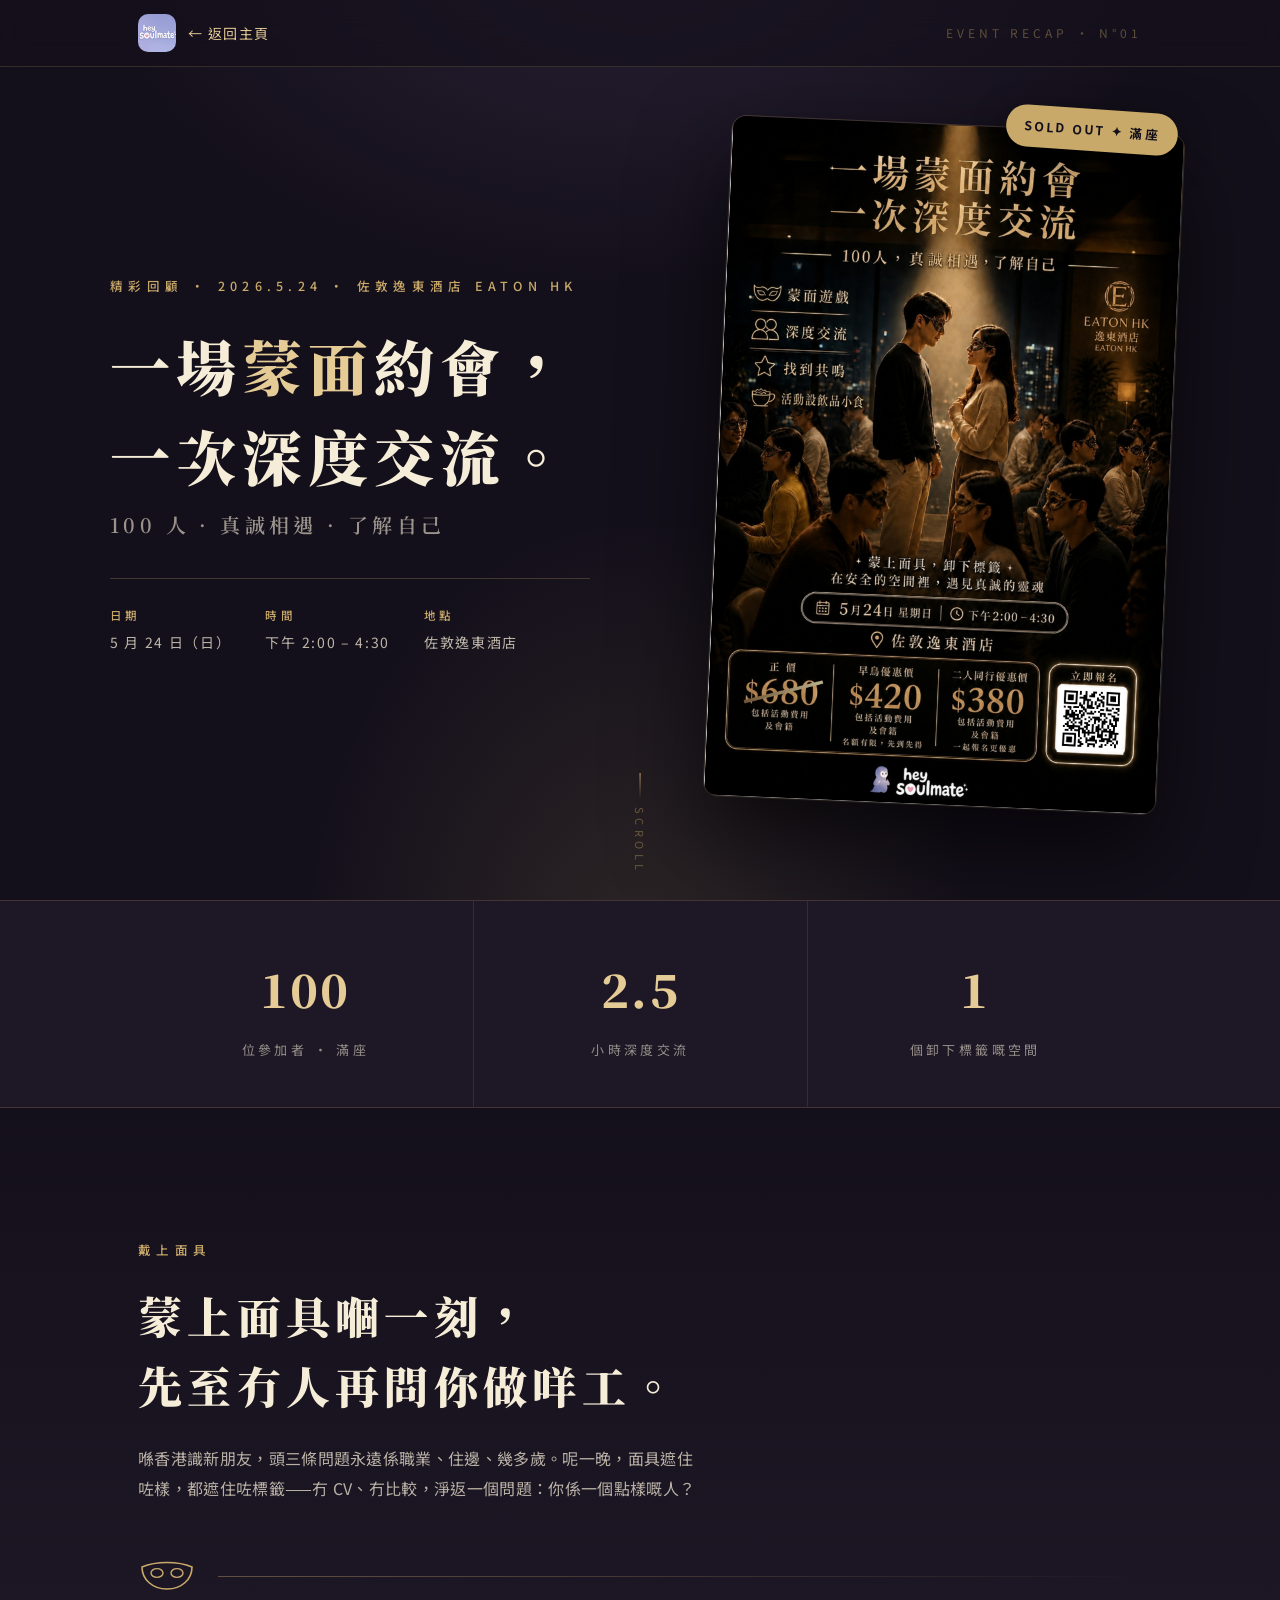
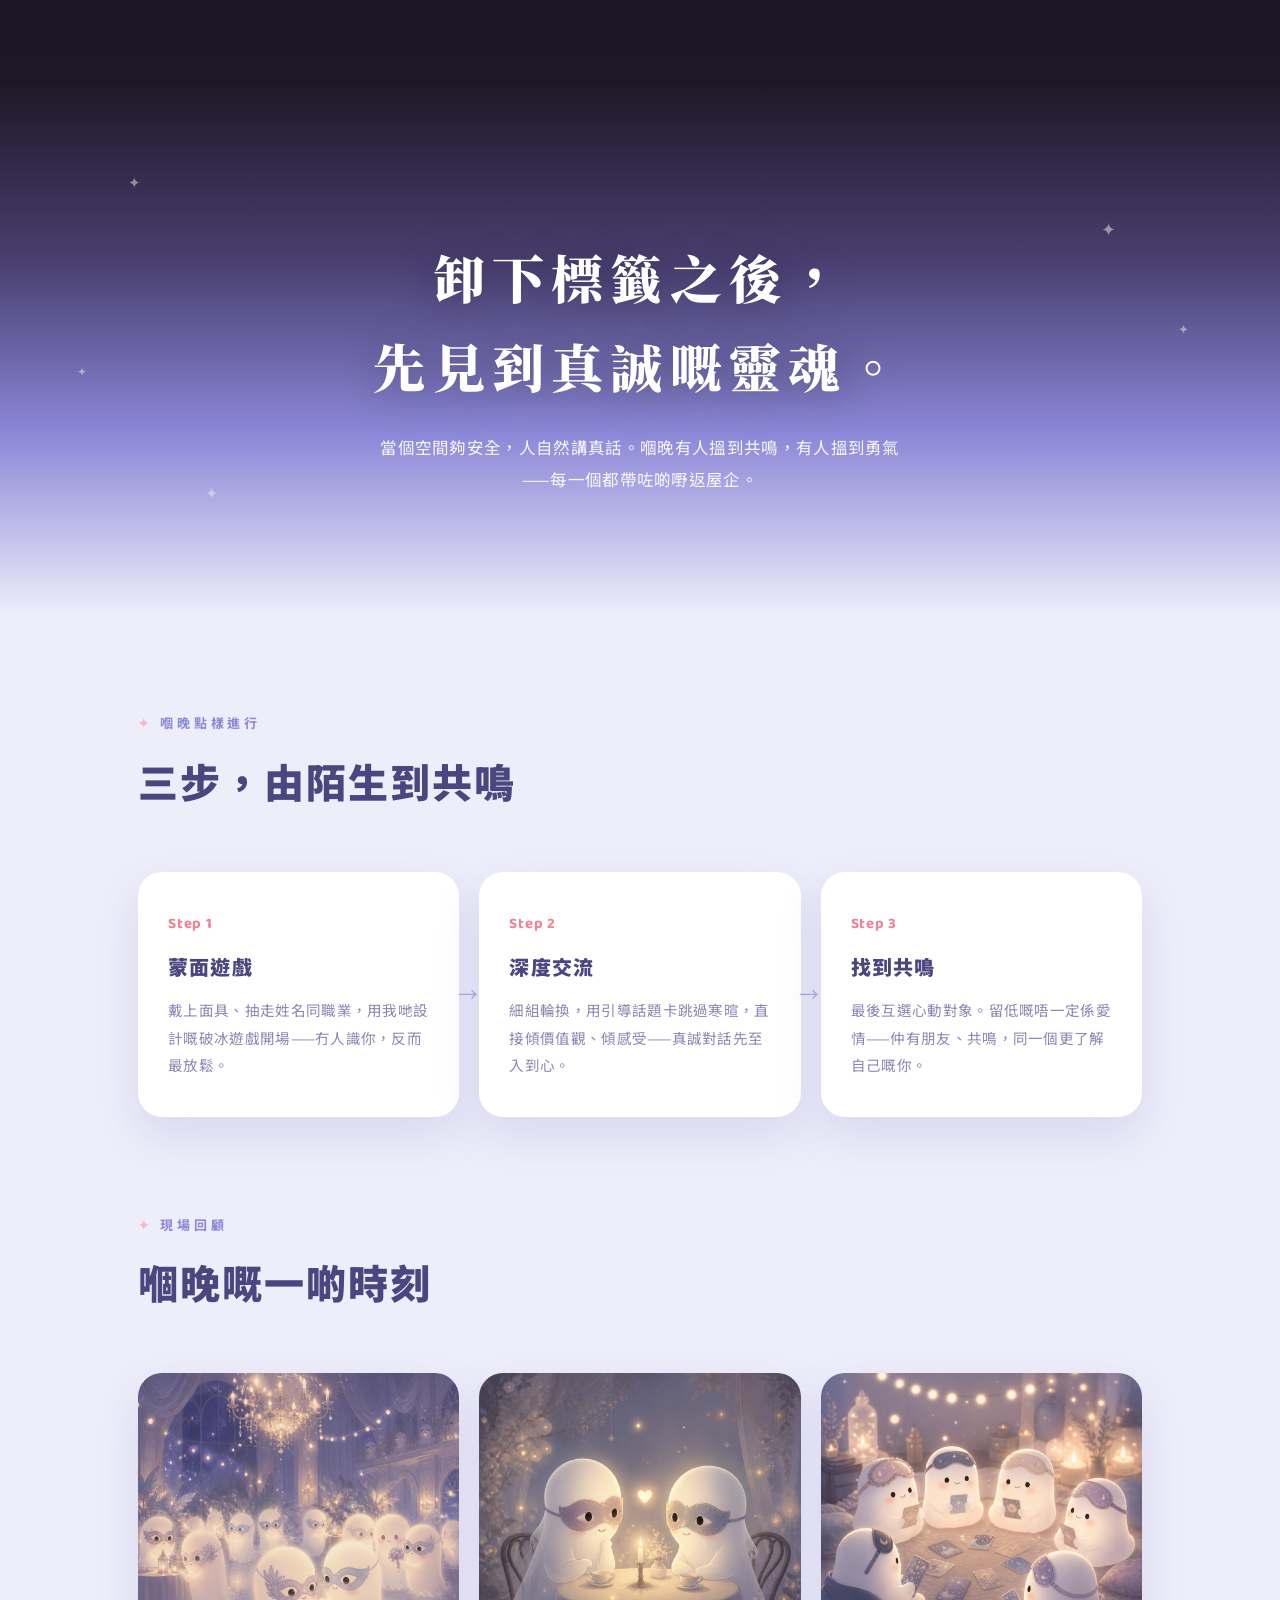
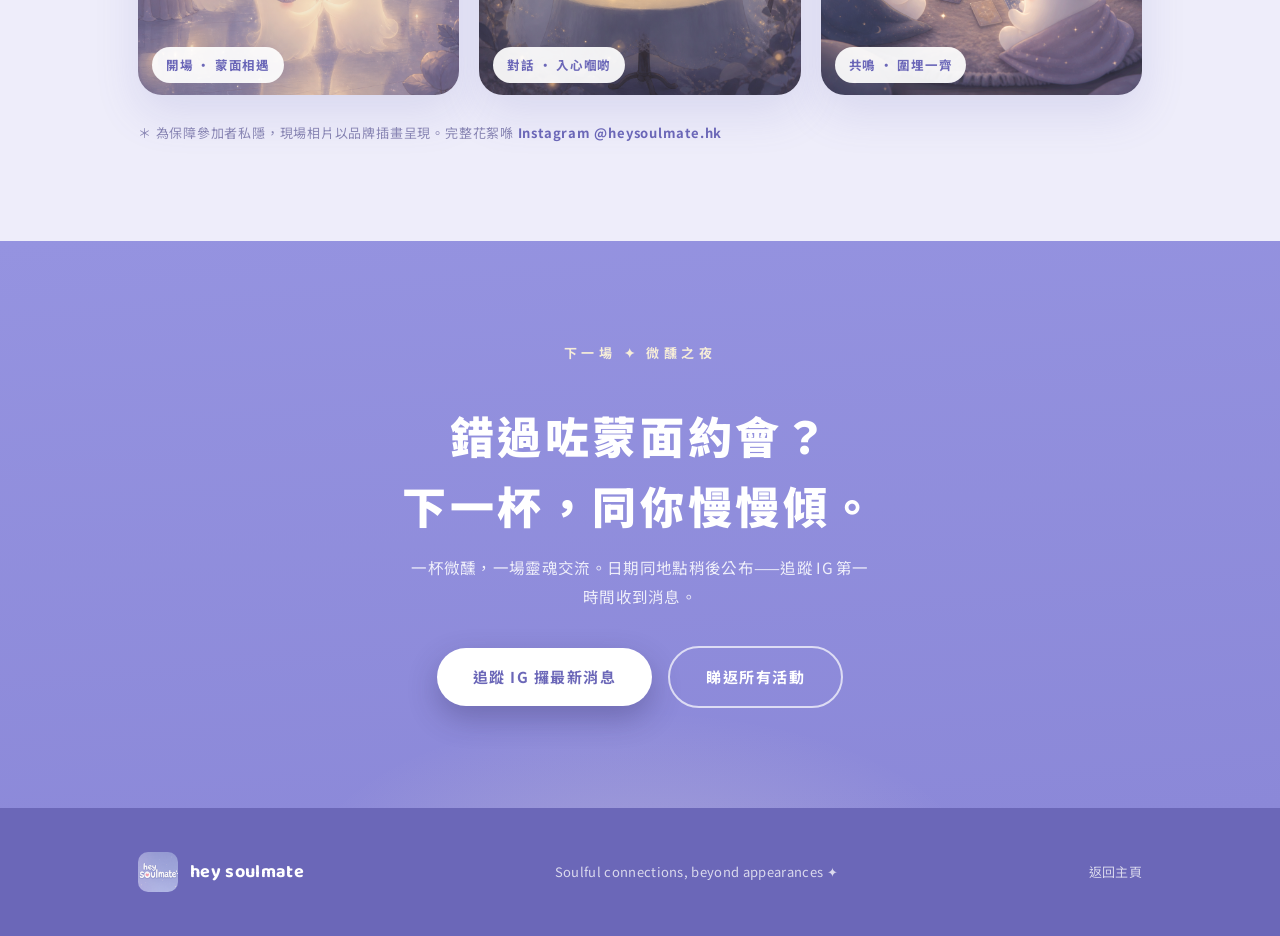
==== events/masked-dating.html @ 4cf6cc18 "活動走馬燈＋過往活動 dropdown＋100人蒙面約會 subpage；hero/方法 icon 以 IP sheet 風格重生；修復 hero 與活動之間白色 gap - 頂部 fixed 走馬燈" ====
<!DOCTYPE html>
<html lang="zh-Hant-HK">
<head>
<meta charset="UTF-8">
<meta name="viewport" content="width=device-width, initial-scale=1.0">
<title>100人蒙面約會｜精彩回顧 — hey soulmate</title>
<meta name="description" content="一場蒙面約會，一次深度交流。100 位單身朋友喺佐敦逸東酒店，蒙上面具、卸下標籤，遇見真誠嘅靈魂。hey soulmate 活動精彩回顧。">
<link rel="icon" href="../assets/logo-clean.png">
<link rel="preconnect" href="https://fonts.googleapis.com">
<link rel="preconnect" href="https://fonts.gstatic.com" crossorigin>
<link href="https://fonts.googleapis.com/css2?family=Baloo+2:wght@500;600;700&family=Noto+Sans+TC:wght@300;400;500;700;900&family=Noto+Serif+TC:wght@600;700;900&display=swap" rel="stylesheet">
<style>
:root{
  --peri:#A8A6E2;
  --peri-deep:#8B88D8;
  --peri-dark:#6B67B8;
  --peri-pale:#EEEDFA;
  --ink:#4A4680;
  --ink-soft:#8A87B4;
  --cream:#FBF7EF;
  --star:#F6EDD8;
  --pink:#F08296;
  --pink-soft:#F7B8C4;
  /* 蒙面之夜（暗場） */
  --night:#14101B;
  --night-2:#1E1826;
  --gold:#C9A96A;
  --gold-soft:#E5CB96;
  --gold-dim:rgba(201,169,106,.4);
  --sans:'Noto Sans TC',sans-serif;
  --serif:'Noto Serif TC',serif;
  --latin:'Baloo 2',cursive;
  --shadow:0 18px 44px rgba(107,103,184,.16);
}
*{margin:0;padding:0;box-sizing:border-box}
html{scroll-behavior:smooth}
body{font-family:var(--sans);font-weight:400;color:var(--star);background:var(--night);line-height:1.9;letter-spacing:.02em}
img{display:block;max-width:100%}
a{color:inherit;text-decoration:none}
:focus-visible{outline:3px solid var(--gold-soft);outline-offset:3px;border-radius:6px}
.wrap{max-width:1060px;margin:0 auto;padding:0 28px}

/* reveal on scroll */
.rv{opacity:0;transform:translateY(26px);transition:opacity .9s ease,transform .9s ease}
.rv.in{opacity:1;transform:none}
@media (prefers-reduced-motion:reduce){.rv{opacity:1;transform:none;transition:none}html{scroll-behavior:auto}}

/* ---------- mini nav ---------- */
nav{position:fixed;top:0;left:0;right:0;z-index:50;backdrop-filter:blur(14px);-webkit-backdrop-filter:blur(14px);background:rgba(20,16,27,.65);border-bottom:1px solid rgba(201,169,106,.18)}
.nav-inner{max-width:1060px;margin:0 auto;padding:14px 28px;display:flex;align-items:center;justify-content:space-between}
.nav-back{display:flex;align-items:center;gap:12px;font-size:14px;letter-spacing:.1em;color:var(--gold-soft)}
.nav-back img{width:38px;height:38px;border-radius:10px}
.nav-back:hover{color:#fff}
.nav-tag{font-size:12px;letter-spacing:.34em;color:var(--gold-dim);text-transform:uppercase}
@media (max-width:640px){.nav-tag{display:none}}

/* ---------- hero ---------- */
.ehero{position:relative;min-height:100svh;display:flex;align-items:center;overflow:hidden;
  background:radial-gradient(900px 600px at 50% -10%,#2A2136 0%,var(--night) 62%)}
.ehero::before{content:"";position:absolute;inset:0;background:radial-gradient(520px 700px at 50% 108%,rgba(201,169,106,.14),transparent 65%)}
.ehero-grid{position:relative;display:grid;grid-template-columns:1.1fr .9fr;gap:56px;align-items:center;padding:120px 0 90px}
.ehero .eyebrow{font-size:12.5px;letter-spacing:.42em;color:var(--gold);font-weight:500}
.ehero h1{font-family:var(--serif);font-weight:900;font-size:clamp(34px,5.2vw,60px);line-height:1.5;letter-spacing:.1em;margin:22px 0 6px;color:var(--star)}
.ehero h1 .gold{color:var(--gold-soft)}
.ehero .sub{font-family:var(--serif);font-weight:600;font-size:clamp(16px,1.9vw,20px);letter-spacing:.22em;color:rgba(246,237,216,.6);margin-bottom:34px}
.emeta{display:flex;flex-wrap:wrap;gap:12px 34px;font-size:14px;letter-spacing:.12em;color:rgba(246,237,216,.75);border-top:1px solid rgba(201,169,106,.25);padding-top:26px;max-width:480px}
.emeta b{display:block;font-size:11.5px;letter-spacing:.3em;color:var(--gold);font-weight:500;margin-bottom:2px}
.ehero-poster{position:relative}
.ehero-poster img{border-radius:14px;transform:rotate(2.5deg);box-shadow:0 40px 90px rgba(0,0,0,.65),0 0 0 1px rgba(201,169,106,.25)}
.ehero-poster::after{content:"SOLD OUT ✦ 滿座";position:absolute;top:-16px;right:-8px;background:var(--gold);color:var(--night);font-size:12.5px;font-weight:700;letter-spacing:.18em;padding:9px 18px;border-radius:999px;transform:rotate(4deg);box-shadow:0 10px 30px rgba(0,0,0,.5)}
.scroll-cue{position:absolute;bottom:26px;left:50%;transform:translateX(-50%);font-size:11px;letter-spacing:.4em;color:var(--gold-dim);writing-mode:vertical-rl;padding-top:34px}
.scroll-cue::before{content:"";position:absolute;top:0;left:50%;width:1px;height:26px;background:linear-gradient(var(--gold),transparent);animation:cue 2s ease-in-out infinite}
@keyframes cue{0%{opacity:0;transform:scaleY(.3);transform-origin:top}50%{opacity:1;transform:scaleY(1)}100%{opacity:0}}
@media (prefers-reduced-motion:reduce){.scroll-cue::before{animation:none}}
@media (max-width:880px){.ehero-grid{grid-template-columns:1fr;gap:60px;padding:130px 0 110px}.ehero-poster{max-width:420px;margin:0 auto}}

/* ---------- 數字 ---------- */
.stats{border-top:1px solid rgba(201,169,106,.2);border-bottom:1px solid rgba(201,169,106,.2);background:var(--night-2)}
.stats-grid{display:grid;grid-template-columns:repeat(3,1fr)}
.stat{padding:44px 20px;text-align:center;border-left:1px solid rgba(201,169,106,.14)}
.stat:first-child{border-left:0}
.stat .n{font-family:var(--serif);font-weight:900;font-size:clamp(30px,4vw,46px);color:var(--gold-soft);letter-spacing:.05em}
.stat .l{font-size:13px;letter-spacing:.26em;color:rgba(246,237,216,.55);margin-top:6px}
@media (max-width:640px){.stat .l{letter-spacing:.12em;font-size:12px}}

/* ---------- 故事：戴上面具 ---------- */
.story-dark{padding:130px 0 90px;background:linear-gradient(180deg,var(--night) 0%,var(--night-2) 100%)}
.story-dark .k{font-size:12.5px;letter-spacing:.42em;color:var(--gold);font-weight:500}
.story-dark h2{font-family:var(--serif);font-weight:900;font-size:clamp(28px,4vw,44px);letter-spacing:.12em;line-height:1.6;margin:18px 0 22px}
.story-dark p{max-width:560px;color:rgba(246,237,216,.72);font-size:16px}
.story-dark .mask-line{display:flex;align-items:center;gap:22px;margin-top:56px}
.mask-line svg{flex:none}
.mask-line .rule{flex:1;height:1px;background:linear-gradient(90deg,var(--gold-dim),transparent)}

/* ---------- 過渡：卸下標籤（暗→光） ---------- */
.reveal{position:relative;padding:150px 0 120px;background:linear-gradient(180deg,var(--night-2) 0%,#4A4072 34%,#8B88D8 66%,var(--peri-pale) 100%);text-align:center;overflow:hidden}
.reveal .stars-r span{position:absolute;color:var(--star);opacity:.5;animation:twk 3.6s ease-in-out infinite}
@keyframes twk{0%,100%{opacity:.2;transform:scale(.8)}50%{opacity:.85;transform:scale(1.1)}}
@media (prefers-reduced-motion:reduce){.reveal .stars-r span{animation:none}}
.reveal h2{font-family:var(--serif);font-weight:900;font-size:clamp(30px,4.6vw,52px);letter-spacing:.14em;line-height:1.7;color:#fff;text-shadow:0 4px 40px rgba(20,16,27,.35)}
.reveal .fade-mask{font-size:44px;display:inline-block;margin-bottom:26px;filter:grayscale(.2)}
.reveal p{max-width:520px;margin:22px auto 0;color:rgba(255,255,255,.92);font-size:16.5px}

/* ---------- 光場（品牌粉紫世界） ---------- */
.light{background:var(--peri-pale);color:var(--ink)}
.light .sec{padding:96px 0}
.light .k{font-size:13px;letter-spacing:.3em;color:var(--peri-deep);font-weight:700}
.light .k::before{content:"✦ ";color:var(--pink-soft)}
.light h2{font-weight:900;font-size:clamp(26px,3.8vw,40px);letter-spacing:.05em;line-height:1.55;margin:14px 0 12px}
.light .lead{max-width:600px;color:var(--ink-soft);font-size:15.5px}

/* 三步流程（真實時序） */
.flow{margin-top:60px;display:grid;grid-template-columns:repeat(3,1fr);gap:20px}
.step{background:#fff;border-radius:24px;padding:38px 30px;box-shadow:var(--shadow);position:relative}
.step .no{font-family:var(--latin);font-weight:700;font-size:15px;color:var(--pink);letter-spacing:.05em}
.step h3{font-weight:900;font-size:20px;letter-spacing:.06em;margin:10px 0 10px}
.step p{color:var(--ink-soft);font-size:14.5px}
.step::after{content:"→";position:absolute;right:-19px;top:50%;transform:translateY(-50%);font-size:20px;color:var(--peri);z-index:1}
.step:last-child::after{content:none}
@media (max-width:760px){.flow{grid-template-columns:1fr}.step::after{content:"↓";right:auto;left:50%;top:auto;bottom:-24px;transform:translateX(-50%)}}

/* 相集 */
.gal{margin-top:60px;display:grid;grid-template-columns:repeat(3,1fr);gap:20px}
.gal figure{position:relative;border-radius:24px;overflow:hidden;box-shadow:var(--shadow)}
.gal img{width:100%;aspect-ratio:1;object-fit:cover;transition:transform .5s ease}
.gal figure:hover img{transform:scale(1.04)}
.gal figcaption{position:absolute;left:14px;bottom:12px;background:rgba(255,255,255,.92);color:var(--peri-dark);font-size:12.5px;font-weight:700;letter-spacing:.06em;padding:6px 14px;border-radius:999px}
@media (max-width:640px){.gal{grid-template-columns:1fr;max-width:420px;margin-left:auto;margin-right:auto}}
.gal-note{margin-top:26px;font-size:13px;color:var(--ink-soft);letter-spacing:.06em}

/* 下一場 CTA */
.next{background:linear-gradient(175deg,#9593E0,#8B88D8);color:#fff;text-align:center;padding:100px 0;position:relative;overflow:hidden}
.next::before{content:"";position:absolute;inset:0;background:radial-gradient(500px 260px at 50% 115%,rgba(246,237,216,.25),transparent 70%)}
.next .wrap{position:relative}
.next .k{font-size:13px;letter-spacing:.34em;color:var(--star);font-weight:700}
.next h2{font-weight:900;font-size:clamp(28px,4.2vw,44px);letter-spacing:.08em;line-height:1.6;margin:16px 0 12px}
.next p{color:rgba(255,255,255,.85);max-width:460px;margin:0 auto 34px;font-size:15.5px}
.btn{display:inline-block;padding:15px 36px;border-radius:999px;font-size:15px;font-weight:700;letter-spacing:.1em;transition:transform .25s,box-shadow .25s}
.btn-white{background:#fff;color:var(--peri-dark);box-shadow:0 12px 30px rgba(42,38,84,.3)}
.btn-white:hover{transform:translateY(-2px)}
.btn-ghost{border:2px solid rgba(255,255,255,.7);color:#fff;margin-left:12px}
.btn-ghost:hover{background:rgba(255,255,255,.14)}
@media (max-width:520px){.btn-ghost{margin-left:0;margin-top:12px}}

/* footer */
footer{background:var(--peri-dark);color:rgba(255,255,255,.75);padding:44px 0;font-size:13px}
.foot{display:flex;justify-content:space-between;align-items:center;gap:20px;flex-wrap:wrap}
.foot .brand{display:flex;align-items:center;gap:12px}
.foot .brand img{width:40px;height:40px;border-radius:10px}
.foot .brand b{font-family:var(--latin);font-weight:700;font-size:18px;color:#fff}
.foot a:hover{color:#fff;text-decoration:underline}
</style>
</head>
<body>

<nav aria-label="頁面導覽">
  <div class="nav-inner">
    <a class="nav-back" href="../index.html"><img src="../assets/logo-clean.png" alt="hey soulmate logo">← 返回主頁</a>
    <span class="nav-tag">Event Recap · N°01</span>
  </div>
</nav>

<header class="ehero">
  <div class="wrap ehero-grid">
    <div class="rv in">
      <p class="eyebrow">精彩回顧 · 2026.5.24 · 佐敦逸東酒店 EATON HK</p>
      <h1>一場<span class="gold">蒙面</span>約會，<br>一次深度交流。</h1>
      <p class="sub">100 人 · 真誠相遇 · 了解自己</p>
      <div class="emeta">
        <span><b>日期</b>5 月 24 日（日）</span>
        <span><b>時間</b>下午 2:00 – 4:30</span>
        <span><b>地點</b>佐敦逸東酒店</span>
      </div>
    </div>
    <div class="ehero-poster rv in">
      <img src="../assets/masked-poster-gold.jpg" alt="100人蒙面約會活動海報：戴上面具嘅男女喺酒店夜景下對望">
    </div>
  </div>
  <span class="scroll-cue" aria-hidden="true">SCROLL</span>
</header>

<section class="stats" aria-label="活動數字">
  <div class="wrap stats-grid">
    <div class="stat rv"><p class="n">100</p><p class="l">位參加者 · 滿座</p></div>
    <div class="stat rv"><p class="n">2.5</p><p class="l">小時深度交流</p></div>
    <div class="stat rv"><p class="n">1</p><p class="l">個卸下標籤嘅空間</p></div>
  </div>
</section>

<section class="story-dark">
  <div class="wrap">
    <p class="k rv">戴上面具</p>
    <h2 class="rv">蒙上面具嗰一刻，<br>先至冇人再問你做咩工。</h2>
    <p class="rv">喺香港識新朋友，頭三條問題永遠係職業、住邊、幾多歲。呢一晚，面具遮住咗樣，都遮住咗標籤——冇 CV、冇比較，淨返一個問題：你係一個點樣嘅人？</p>
    <div class="mask-line rv" aria-hidden="true">
      <svg width="58" height="34" viewBox="0 0 58 34" fill="none"><path d="M4 8 C18 2 40 2 54 8 C54 20 44 30 29 30 C14 30 4 20 4 8 Z" stroke="#C9A96A" stroke-width="1.6"/><ellipse cx="19" cy="14" rx="6" ry="4.4" stroke="#C9A96A" stroke-width="1.4"/><ellipse cx="39" cy="14" rx="6" ry="4.4" stroke="#C9A96A" stroke-width="1.4"/></svg>
      <span class="rule"></span>
    </div>
  </div>
</section>

<section class="reveal" aria-label="卸下標籤">
  <div class="stars-r" aria-hidden="true">
    <span style="top:16%;left:10%;font-size:15px">✦</span>
    <span style="top:24%;left:86%;font-size:18px;animation-delay:.9s">✦</span>
    <span style="top:52%;left:6%;font-size:12px;animation-delay:1.7s">✦</span>
    <span style="top:44%;left:92%;font-size:13px;animation-delay:.4s">✦</span>
    <span style="top:74%;left:16%;font-size:16px;animation-delay:2.3s">✦</span>
  </div>
  <div class="wrap">
    <h2 class="rv">卸下標籤之後，<br>先見到真誠嘅靈魂。</h2>
    <p class="rv">當個空間夠安全，人自然講真話。嗰晚有人搵到共鳴，有人搵到勇氣——每一個都帶咗啲嘢返屋企。</p>
  </div>
</section>

<div class="light">

  <section class="sec" aria-label="活動點樣進行">
    <div class="wrap">
      <p class="k rv">嗰晚點樣進行</p>
      <h2 class="rv">三步，由陌生到共鳴</h2>
      <div class="flow">
        <article class="step rv">
          <p class="no">Step 1</p>
          <h3>蒙面遊戲</h3>
          <p>戴上面具、抽走姓名同職業，用我哋設計嘅破冰遊戲開場——冇人識你，反而最放鬆。</p>
        </article>
        <article class="step rv">
          <p class="no">Step 2</p>
          <h3>深度交流</h3>
          <p>細組輪換，用引導話題卡跳過寒暄，直接傾價值觀、傾感受——真誠對話先至入到心。</p>
        </article>
        <article class="step rv">
          <p class="no">Step 3</p>
          <h3>找到共鳴</h3>
          <p>最後互選心動對象。留低嘅唔一定係愛情——仲有朋友、共鳴，同一個更了解自己嘅你。</p>
        </article>
      </div>
    </div>
  </section>

  <section class="sec" style="padding-top:0" aria-label="回顧相集">
    <div class="wrap">
      <p class="k rv">現場回顧</p>
      <h2 class="rv">嗰晚嘅一啲時刻</h2>
      <div class="gal">
        <figure class="rv"><img src="../assets/recap-1.png" alt="蒙面小精靈喺酒店宴會廳愉快交流"><figcaption>開場 · 蒙面相遇</figcaption></figure>
        <figure class="rv"><img src="../assets/recap-2.png" alt="兩隻蒙面小精靈喺燭光下深度對話"><figcaption>對話 · 入心嗰啲</figcaption></figure>
        <figure class="rv"><img src="../assets/recap-3.png" alt="一班蒙面小精靈圍埋玩對話卡"><figcaption>共鳴 · 圍埋一齊</figcaption></figure>
      </div>
      <p class="gal-note rv">＊ 為保障參加者私隱，現場相片以品牌插畫呈現。完整花絮喺 <a href="https://www.instagram.com/heysoulmate.hk" target="_blank" rel="noopener" style="color:var(--peri-dark);font-weight:700">Instagram @heysoulmate.hk</a></p>
    </div>
  </section>

</div>

<section class="next">
  <div class="wrap">
    <p class="k rv">下一場 ✦ 微醺之夜</p>
    <h2 class="rv">錯過咗蒙面約會？<br>下一杯，同你慢慢傾。</h2>
    <p class="rv">一杯微醺，一場靈魂交流。日期同地點稍後公布——追蹤 IG 第一時間收到消息。</p>
    <div class="rv">
      <a class="btn btn-white" href="https://www.instagram.com/heysoulmate.hk" target="_blank" rel="noopener">追蹤 IG 攞最新消息</a>
      <a class="btn btn-ghost" href="../index.html#experience">睇返所有活動</a>
    </div>
  </div>
</section>

<footer>
  <div class="wrap foot">
    <div class="brand"><img src="../assets/logo-clean.png" alt="hey soulmate logo"><b>hey soulmate</b></div>
    <p>Soulful connections, beyond appearances ✦</p>
    <a href="../index.html">返回主頁</a>
  </div>
</footer>

<script>
(function(){
  var els=[].slice.call(document.querySelectorAll('.rv'));
  var io=new IntersectionObserver(function(es){es.forEach(function(e){if(e.isIntersecting){e.target.classList.add('in');io.unobserve(e.target)}})},{threshold:.05,rootMargin:'0px 0px -4% 0px'});
  els.forEach(function(el){io.observe(el)});
  function sweep(){
    var vh=window.innerHeight;
    els=els.filter(function(el){
      var r=el.getBoundingClientRect();
      if(r.top<vh*0.96&&r.bottom>0){el.classList.add('in');io.unobserve(el);return false}
      return true;
    });
    if(!els.length){window.removeEventListener('scroll',sweep)}
  }
  window.addEventListener('scroll',sweep,{passive:true});
  var t=setInterval(function(){sweep();if(!els.length)clearInterval(t)},350);
  sweep();
})();
</script>
</body>
</html>
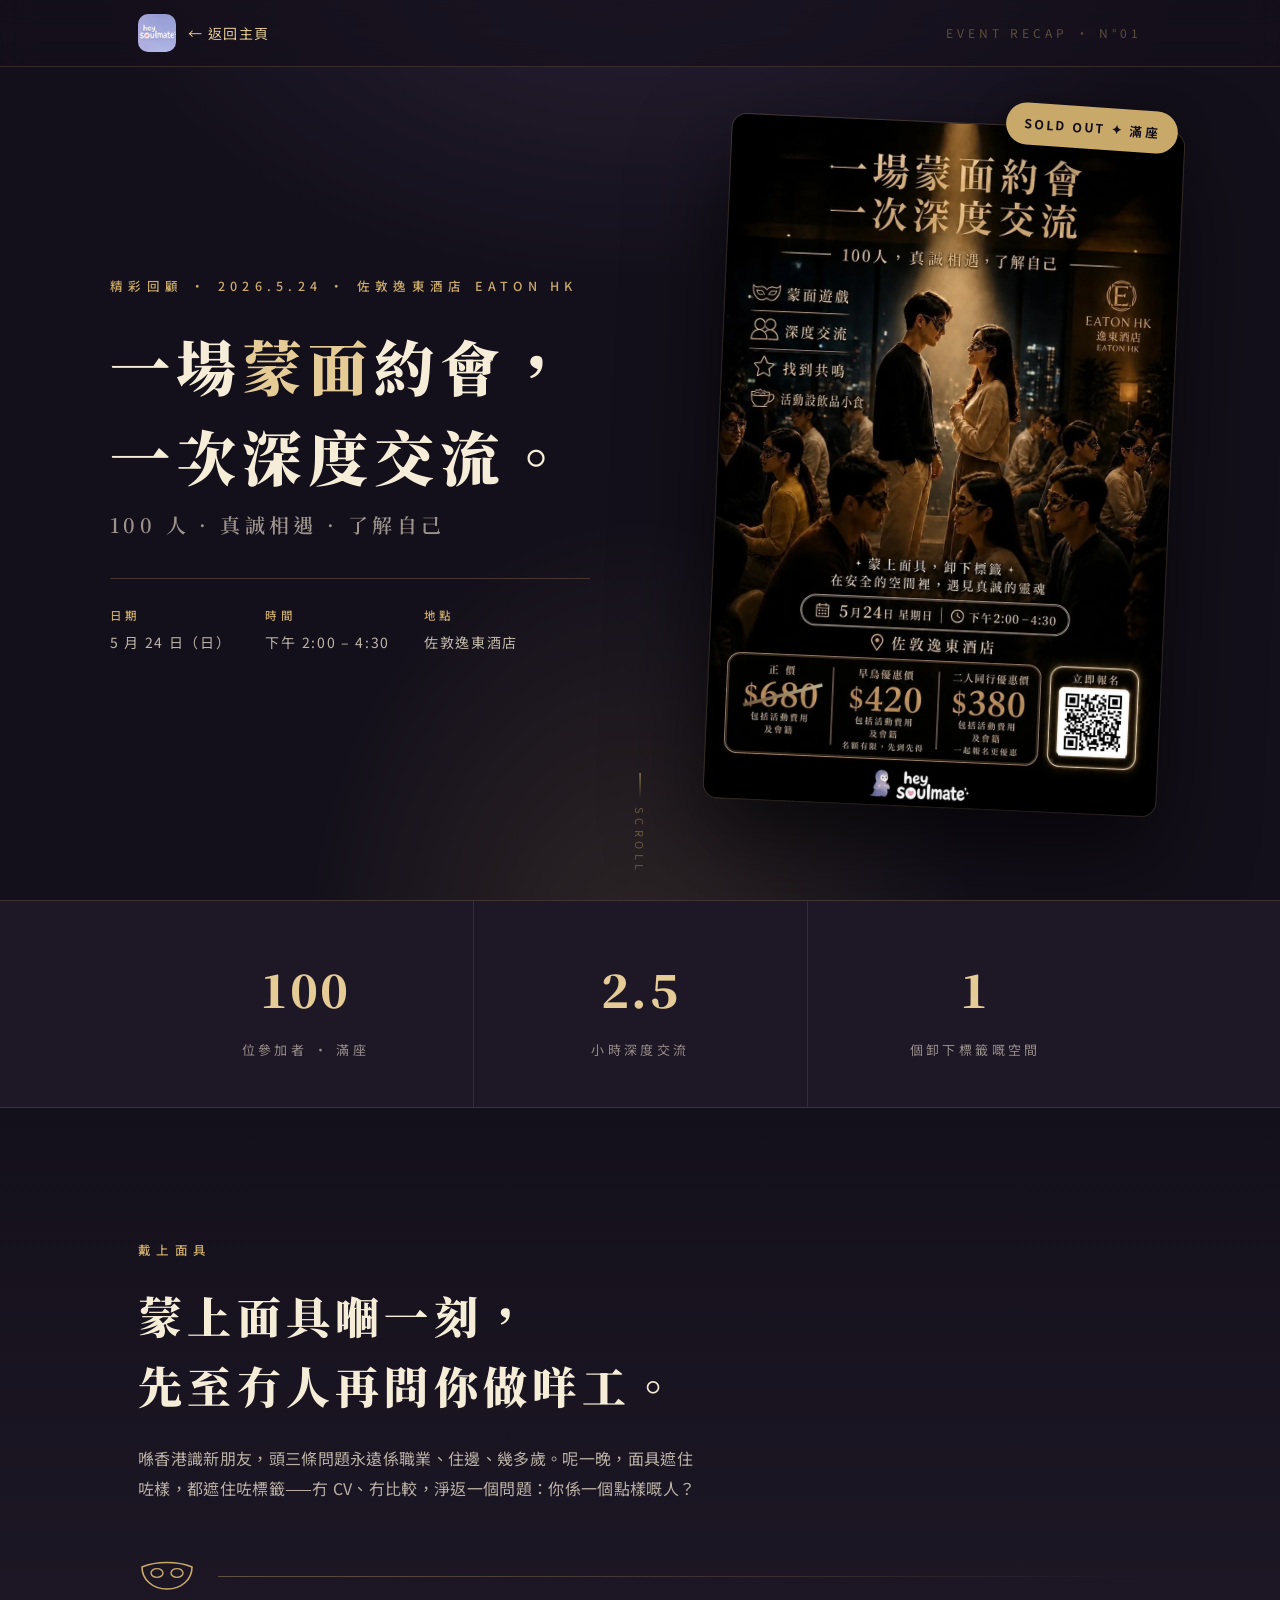
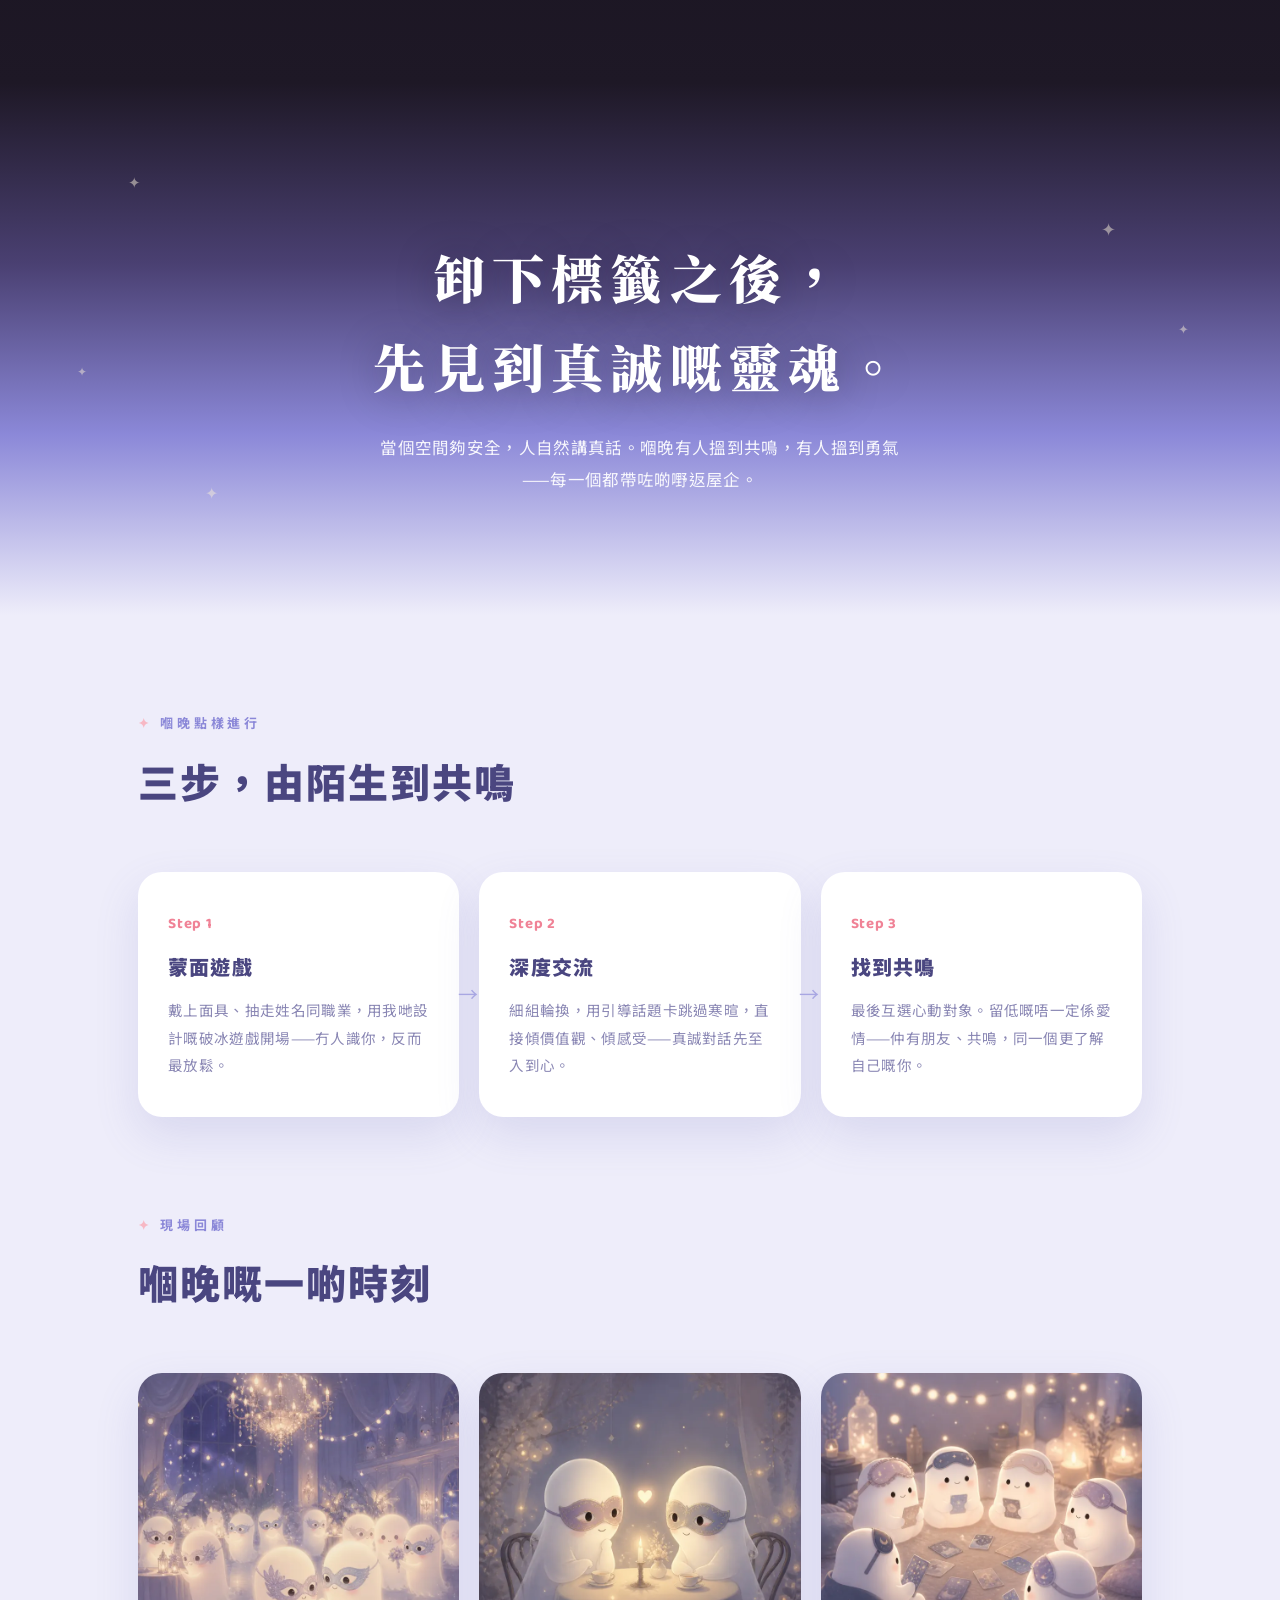
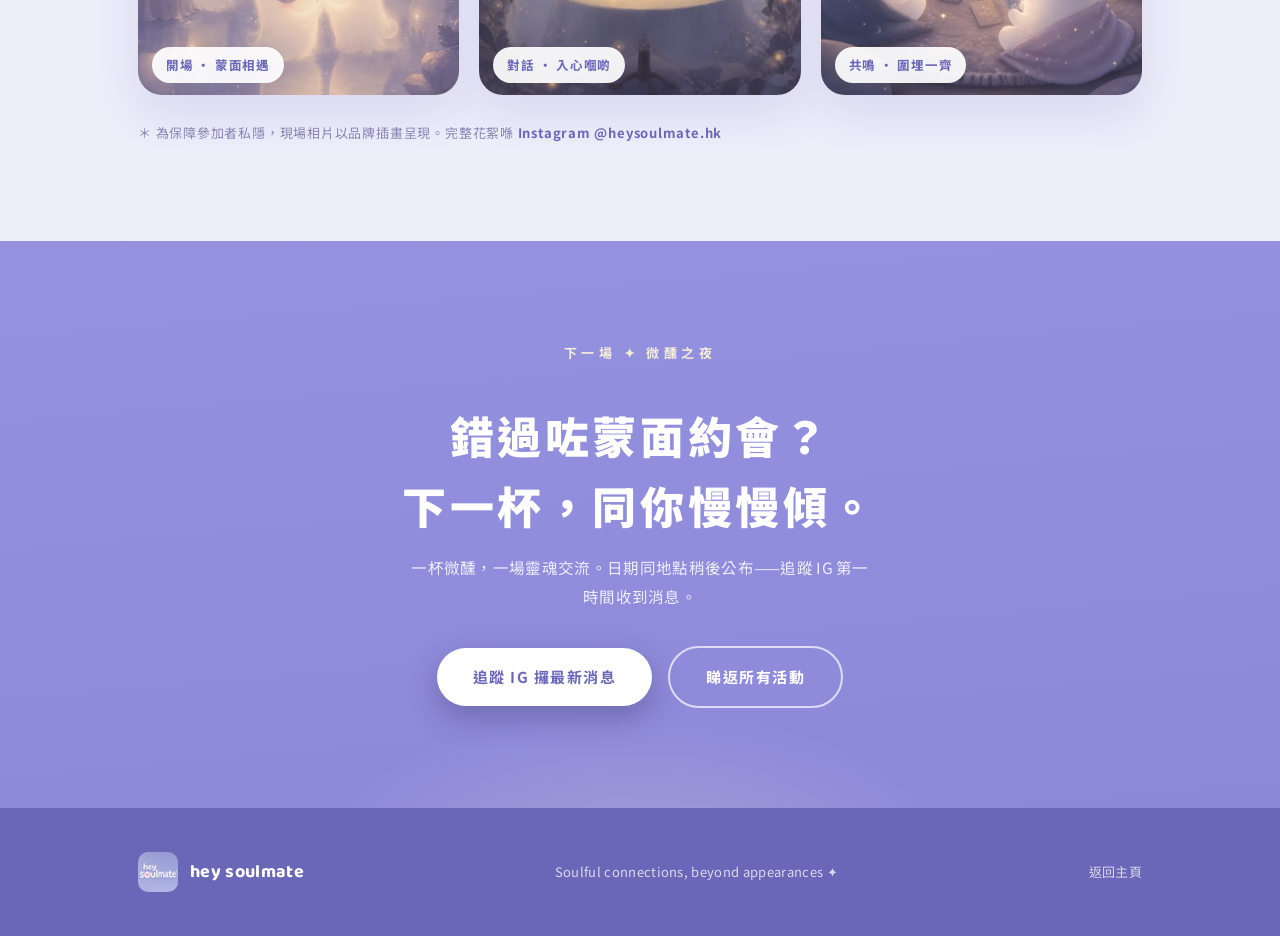
==== commit bb32d3b4: "效能優化：全部圖片轉 WebP 並按實際顯示尺寸壓縮，加 lazy loading - assets 由 35MB 減到 776KB（用緊嘅圖 24MB → 745KB，減幅 97%） - 移除 5 " ====
--- a/events/masked-dating.html
+++ b/events/masked-dating.html
@@ -5,7 +5,7 @@
 <meta name="viewport" content="width=device-width, initial-scale=1.0">
 <title>100人蒙面約會｜精彩回顧 — hey soulmate</title>
 <meta name="description" content="一場蒙面約會，一次深度交流。100 位單身朋友喺佐敦逸東酒店，蒙上面具、卸下標籤，遇見真誠嘅靈魂。hey soulmate 活動精彩回顧。">
-<link rel="icon" href="../assets/logo-clean.png">
+<link rel="icon" href="../assets/logo-clean.webp">
 <link rel="preconnect" href="https://fonts.googleapis.com">
 <link rel="preconnect" href="https://fonts.gstatic.com" crossorigin>
 <link href="https://fonts.googleapis.com/css2?family=Baloo+2:wght@500;600;700&family=Noto+Sans+TC:wght@300;400;500;700;900&family=Noto+Serif+TC:wght@600;700;900&display=swap" rel="stylesheet">
@@ -155,7 +155,7 @@
 
 <nav aria-label="頁面導覽">
   <div class="nav-inner">
-    <a class="nav-back" href="../index.html"><img src="../assets/logo-clean.png" alt="hey soulmate logo">← 返回主頁</a>
+    <a class="nav-back" href="../index.html"><img src="../assets/logo-clean.webp" alt="hey soulmate logo">← 返回主頁</a>
     <span class="nav-tag">Event Recap · N°01</span>
   </div>
 </nav>
@@ -173,7 +173,7 @@
       </div>
     </div>
     <div class="ehero-poster rv in">
-      <img src="../assets/masked-poster-gold.jpg" alt="100人蒙面約會活動海報：戴上面具嘅男女喺酒店夜景下對望">
+      <img src="../assets/masked-poster-gold.webp" alt="100人蒙面約會活動海報：戴上面具嘅男女喺酒店夜景下對望">
     </div>
   </div>
   <span class="scroll-cue" aria-hidden="true">SCROLL</span>
@@ -244,9 +244,9 @@
       <p class="k rv">現場回顧</p>
       <h2 class="rv">嗰晚嘅一啲時刻</h2>
       <div class="gal">
-        <figure class="rv"><img src="../assets/recap-1.png" alt="蒙面小精靈喺酒店宴會廳愉快交流"><figcaption>開場 · 蒙面相遇</figcaption></figure>
-        <figure class="rv"><img src="../assets/recap-2.png" alt="兩隻蒙面小精靈喺燭光下深度對話"><figcaption>對話 · 入心嗰啲</figcaption></figure>
-        <figure class="rv"><img src="../assets/recap-3.png" alt="一班蒙面小精靈圍埋玩對話卡"><figcaption>共鳴 · 圍埋一齊</figcaption></figure>
+        <figure class="rv"><img src="../assets/recap-1.webp" alt="蒙面小精靈喺酒店宴會廳愉快交流" loading="lazy" decoding="async"><figcaption>開場 · 蒙面相遇</figcaption></figure>
+        <figure class="rv"><img src="../assets/recap-2.webp" alt="兩隻蒙面小精靈喺燭光下深度對話" loading="lazy" decoding="async"><figcaption>對話 · 入心嗰啲</figcaption></figure>
+        <figure class="rv"><img src="../assets/recap-3.webp" alt="一班蒙面小精靈圍埋玩對話卡" loading="lazy" decoding="async"><figcaption>共鳴 · 圍埋一齊</figcaption></figure>
       </div>
       <p class="gal-note rv">＊ 為保障參加者私隱，現場相片以品牌插畫呈現。完整花絮喺 <a href="https://www.instagram.com/heysoulmate.hk" target="_blank" rel="noopener" style="color:var(--peri-dark);font-weight:700">Instagram @heysoulmate.hk</a></p>
     </div>
@@ -268,7 +268,7 @@
 
 <footer>
   <div class="wrap foot">
-    <div class="brand"><img src="../assets/logo-clean.png" alt="hey soulmate logo"><b>hey soulmate</b></div>
+    <div class="brand"><img src="../assets/logo-clean.webp" alt="hey soulmate logo" loading="lazy" decoding="async"><b>hey soulmate</b></div>
     <p>Soulful connections, beyond appearances ✦</p>
     <a href="../index.html">返回主頁</a>
   </div>
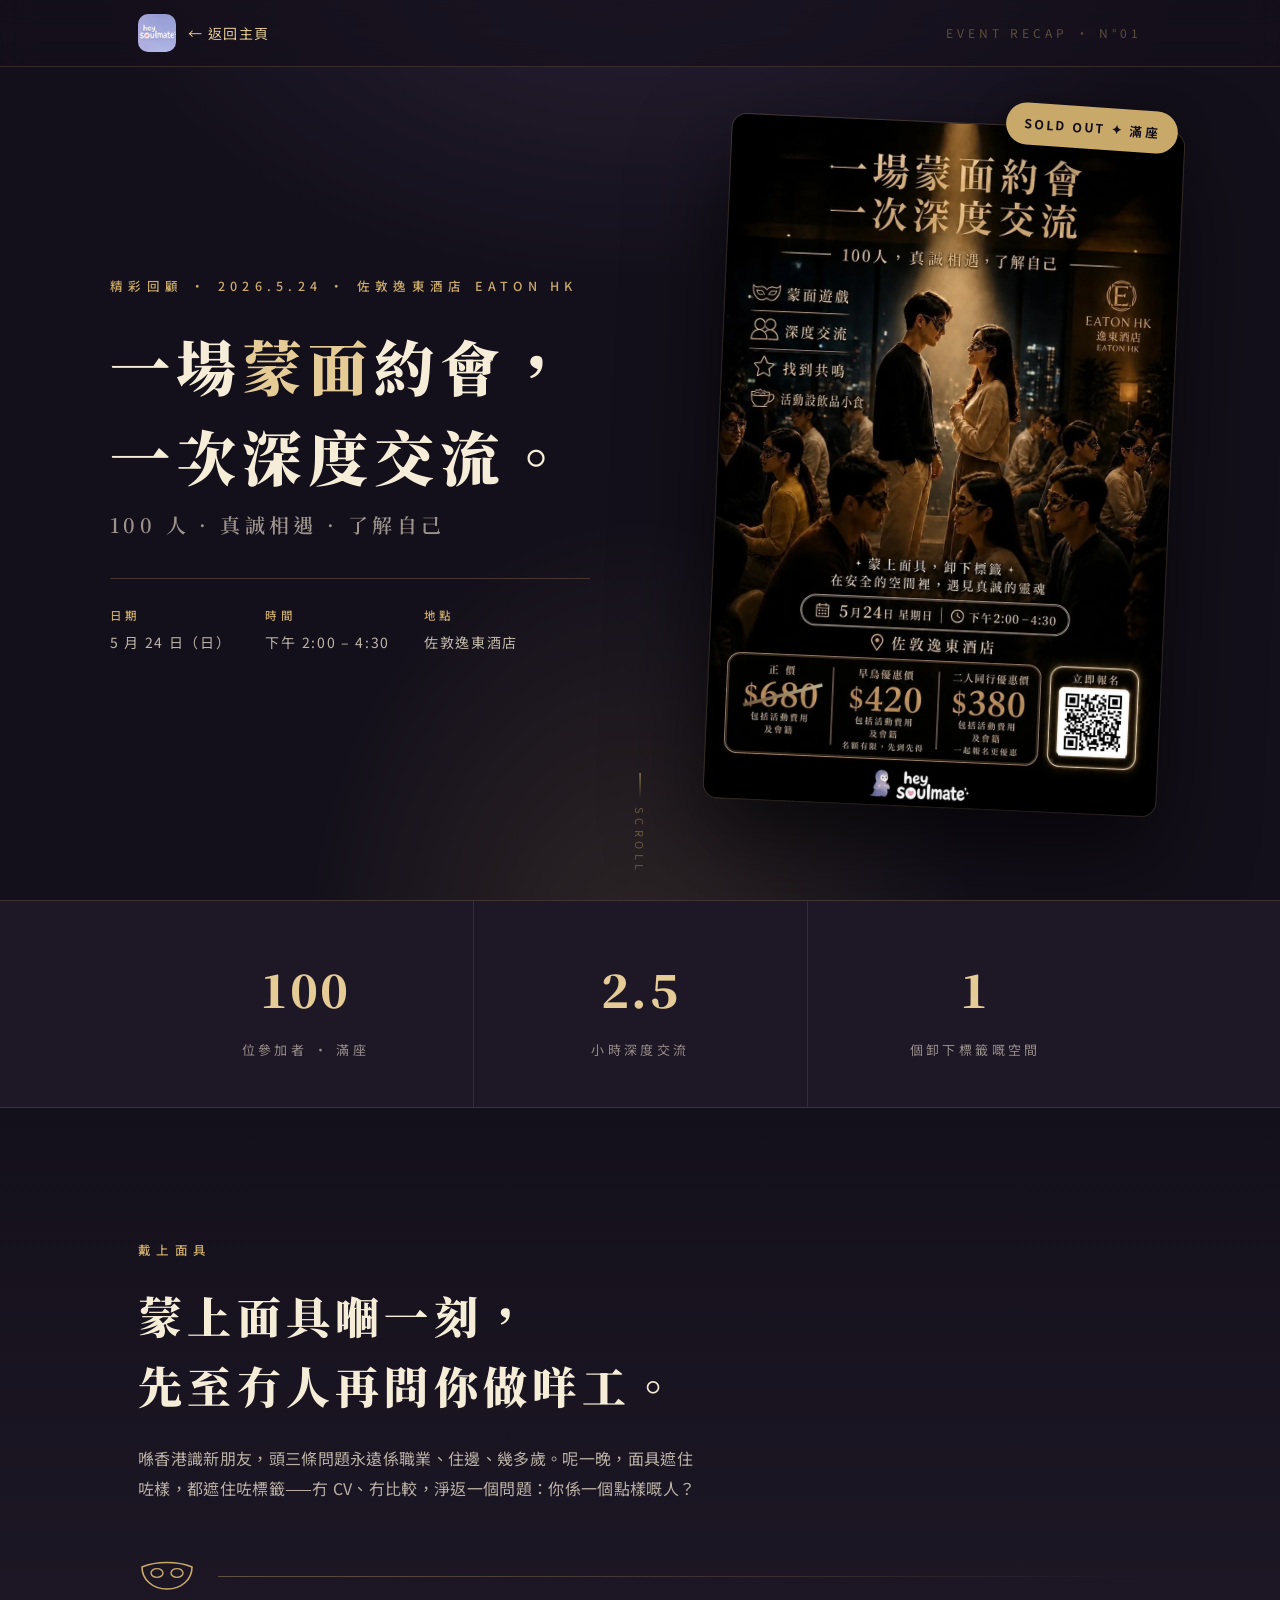
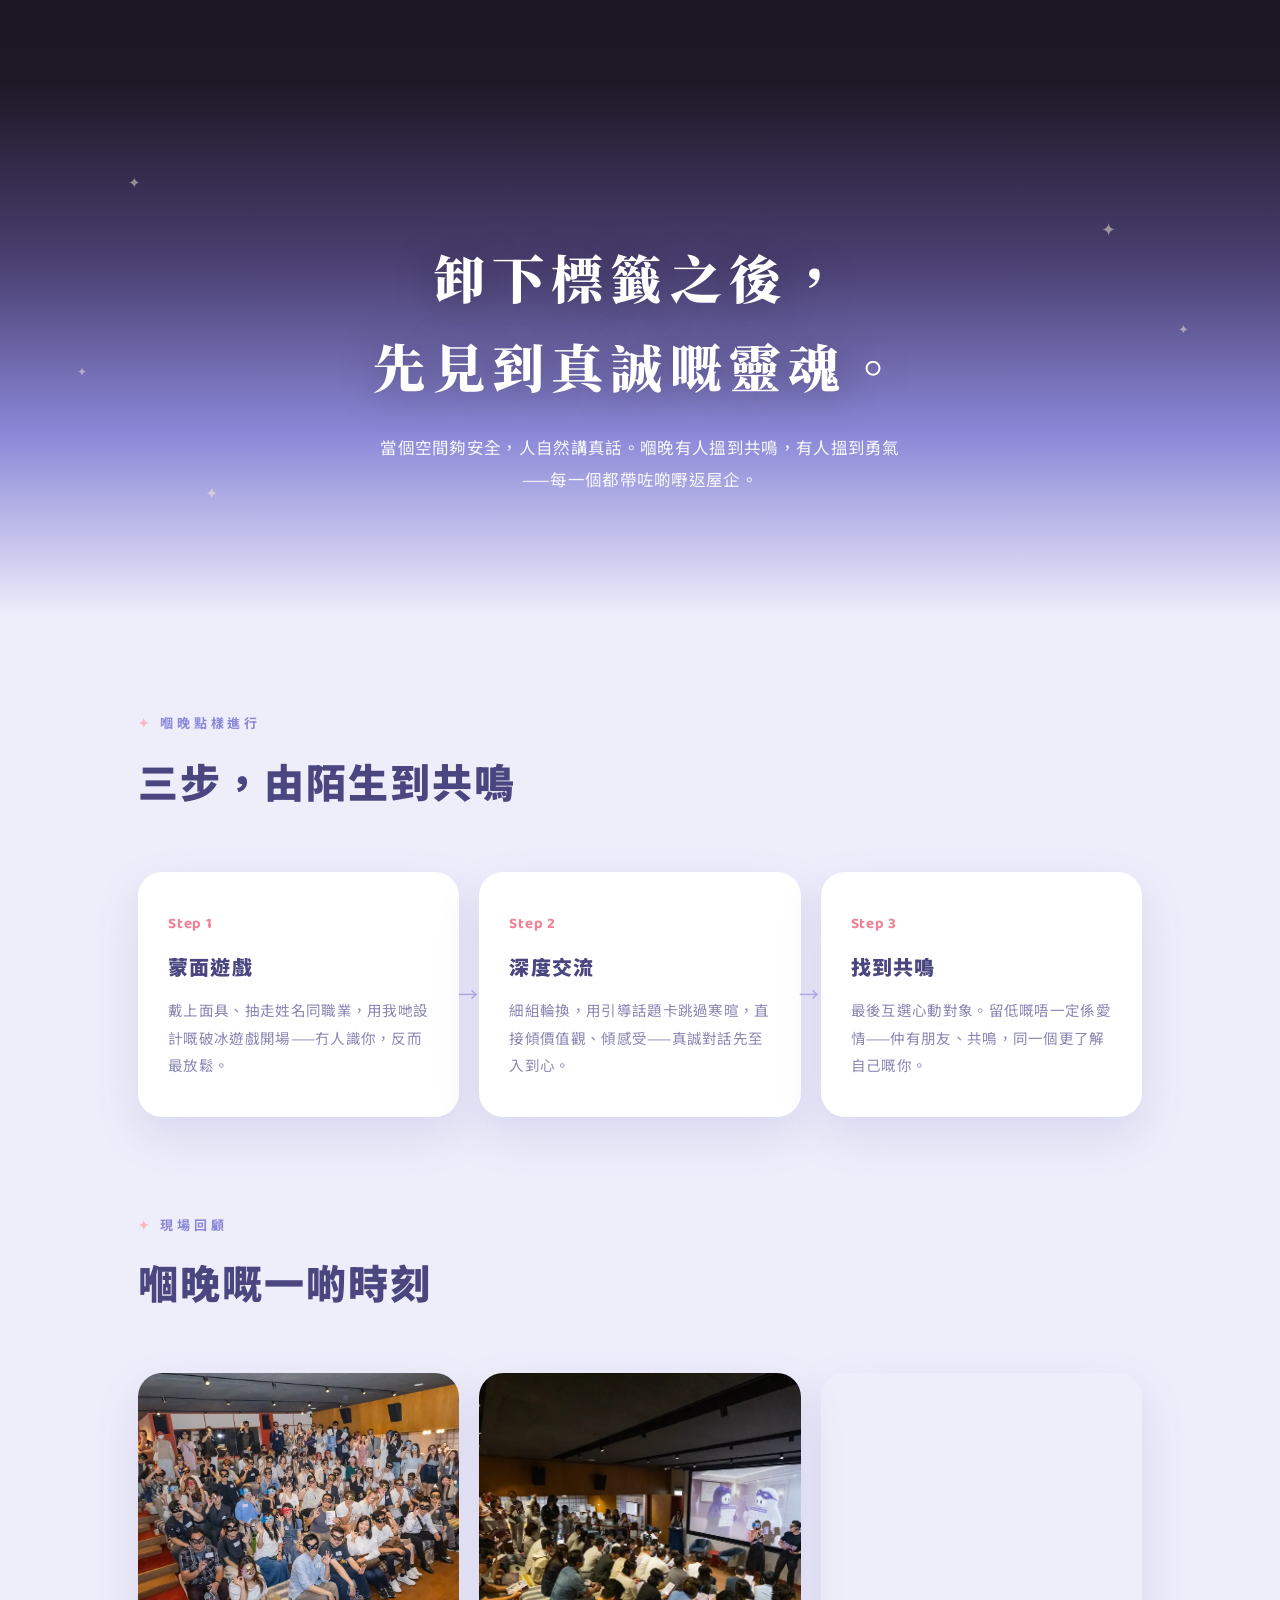
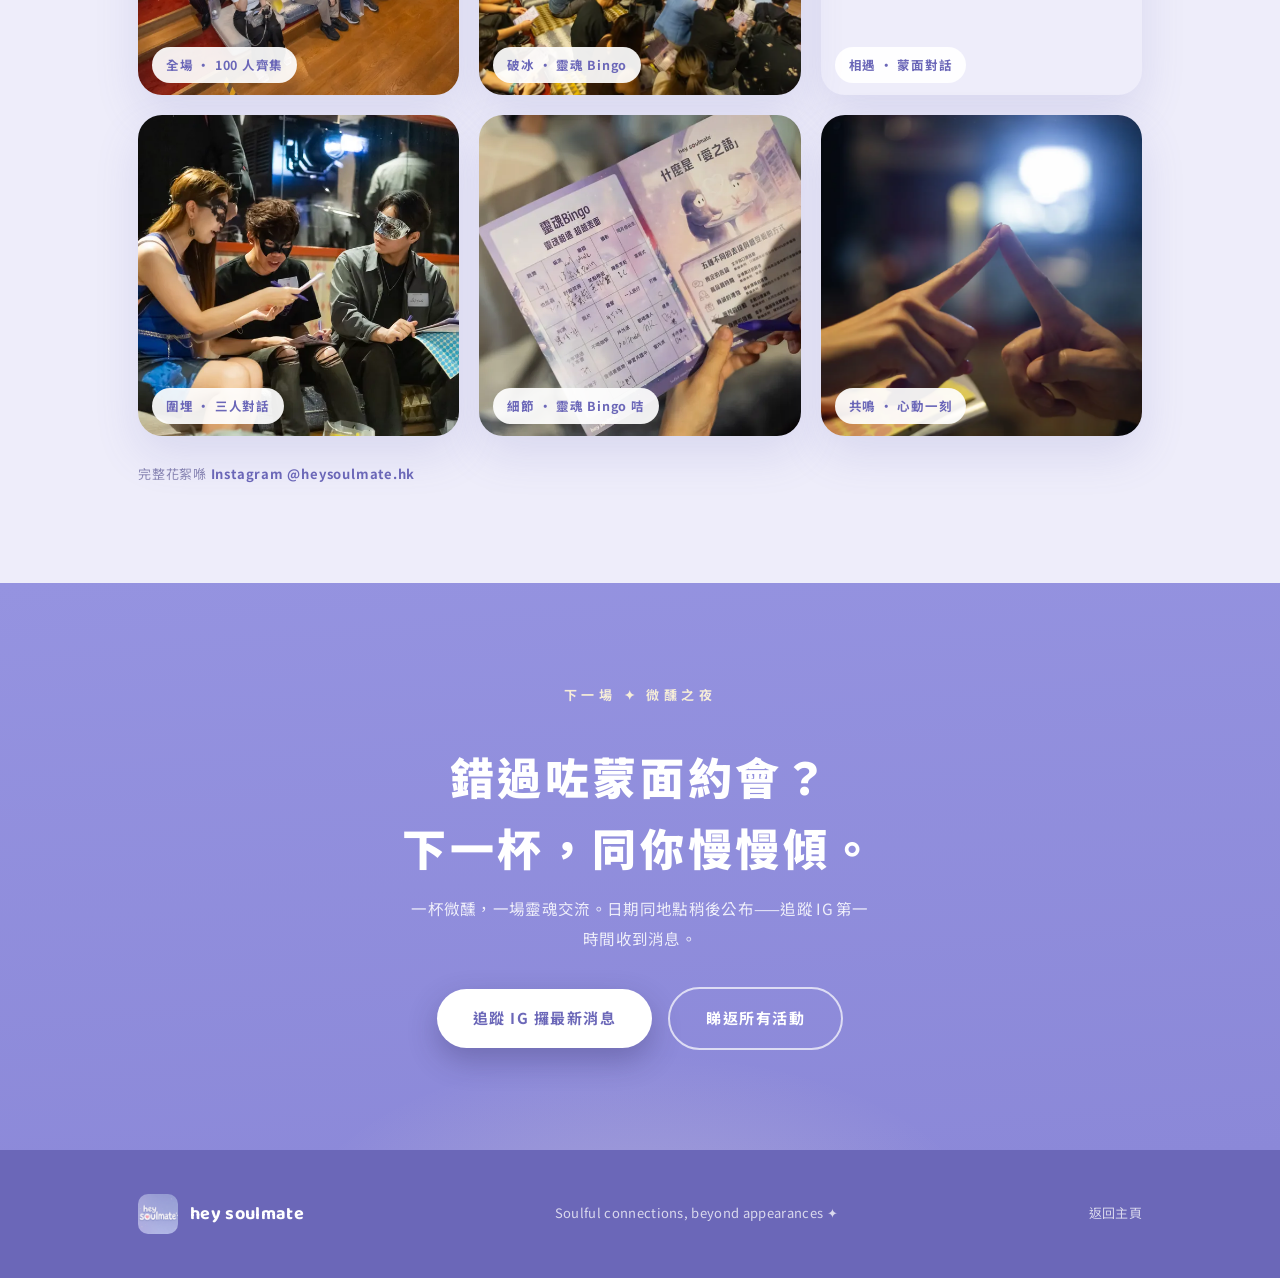
==== commit 89231b89: "用真實活動相片代替 AI 插畫做回顧 gallery - 由 Google Drive 攞到 100人蒙面約會嘅真實現場相（13張原圖，仍喺 assets/ 但已 gitignore，唔入 repo）" ====
--- a/events/masked-dating.html
+++ b/events/masked-dating.html
@@ -244,11 +244,14 @@
       <p class="k rv">現場回顧</p>
       <h2 class="rv">嗰晚嘅一啲時刻</h2>
       <div class="gal">
-        <figure class="rv"><img src="../assets/recap-1.webp" alt="蒙面小精靈喺酒店宴會廳愉快交流" loading="lazy" decoding="async"><figcaption>開場 · 蒙面相遇</figcaption></figure>
-        <figure class="rv"><img src="../assets/recap-2.webp" alt="兩隻蒙面小精靈喺燭光下深度對話" loading="lazy" decoding="async"><figcaption>對話 · 入心嗰啲</figcaption></figure>
-        <figure class="rv"><img src="../assets/recap-3.webp" alt="一班蒙面小精靈圍埋玩對話卡" loading="lazy" decoding="async"><figcaption>共鳴 · 圍埋一齊</figcaption></figure>
+        <figure class="rv"><img src="../assets/photo-group.webp" alt="100 人蒙面約會現場大合照，佐敦逸東酒店" loading="lazy" decoding="async"><figcaption>全場 · 100 人齊集</figcaption></figure>
+        <figure class="rv"><img src="../assets/photo-bingo.webp" alt="靈魂 Bingo 遊戲畫面同現場氣氛" loading="lazy" decoding="async"><figcaption>破冰 · 靈魂 Bingo</figcaption></figure>
+        <figure class="rv"><img src="../assets/photo-mask1.webp" alt="蒙面參加者，發光面具對話一刻" loading="lazy" decoding="async"><figcaption>相遇 · 蒙面對話</figcaption></figure>
+        <figure class="rv"><img src="../assets/photo-mask2.webp" alt="三位蒙面參加者圍埋傾偈" loading="lazy" decoding="async"><figcaption>圍埋 · 三人對話</figcaption></figure>
+        <figure class="rv"><img src="../assets/photo-card.webp" alt="hey soulmate 品牌靈魂 Bingo 咭近鏡" loading="lazy" decoding="async"><figcaption>細節 · 靈魂 Bingo 咭</figcaption></figure>
+        <figure class="rv"><img src="../assets/photo-hands.webp" alt="兩位參加者手指相觸，砌成心形" loading="lazy" decoding="async"><figcaption>共鳴 · 心動一刻</figcaption></figure>
       </div>
-      <p class="gal-note rv">＊ 為保障參加者私隱，現場相片以品牌插畫呈現。完整花絮喺 <a href="https://www.instagram.com/heysoulmate.hk" target="_blank" rel="noopener" style="color:var(--peri-dark);font-weight:700">Instagram @heysoulmate.hk</a></p>
+      <p class="gal-note rv">完整花絮喺 <a href="https://www.instagram.com/heysoulmate.hk" target="_blank" rel="noopener" style="color:var(--peri-dark);font-weight:700">Instagram @heysoulmate.hk</a></p>
     </div>
   </section>
 
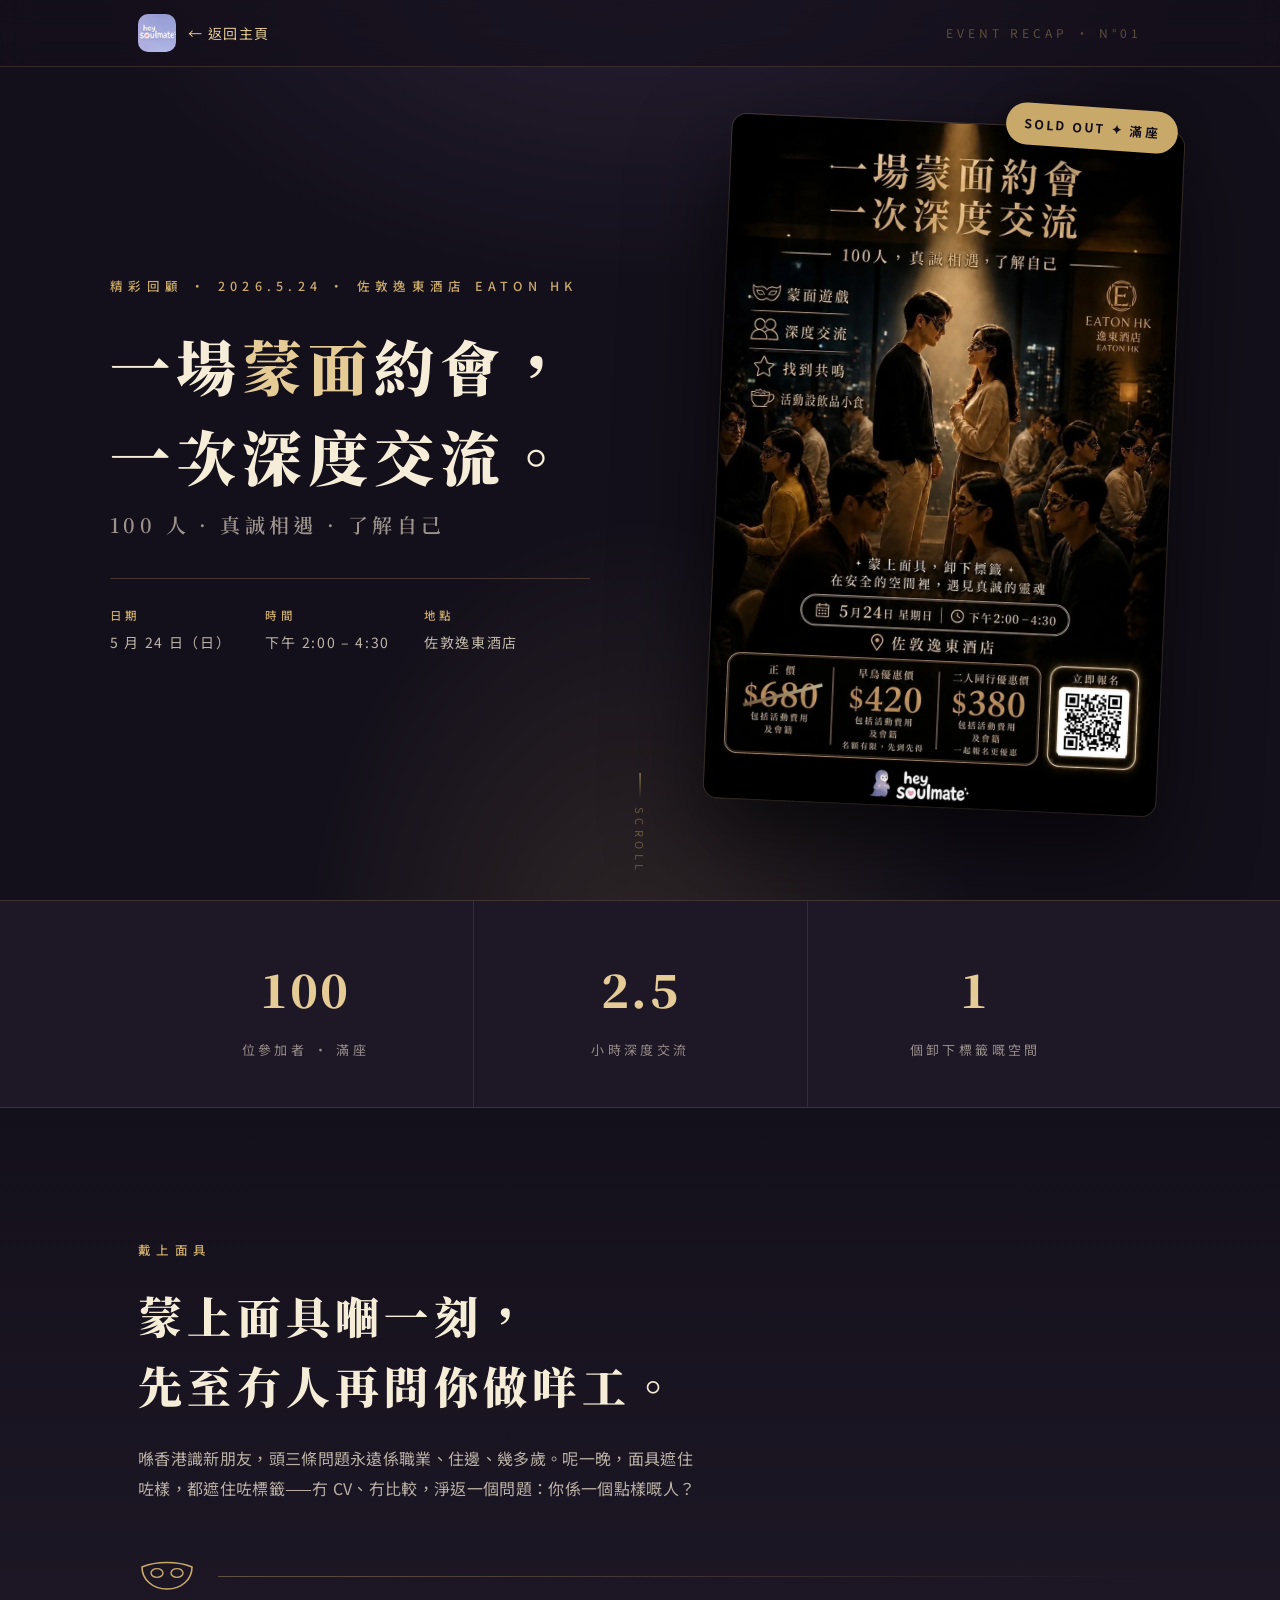
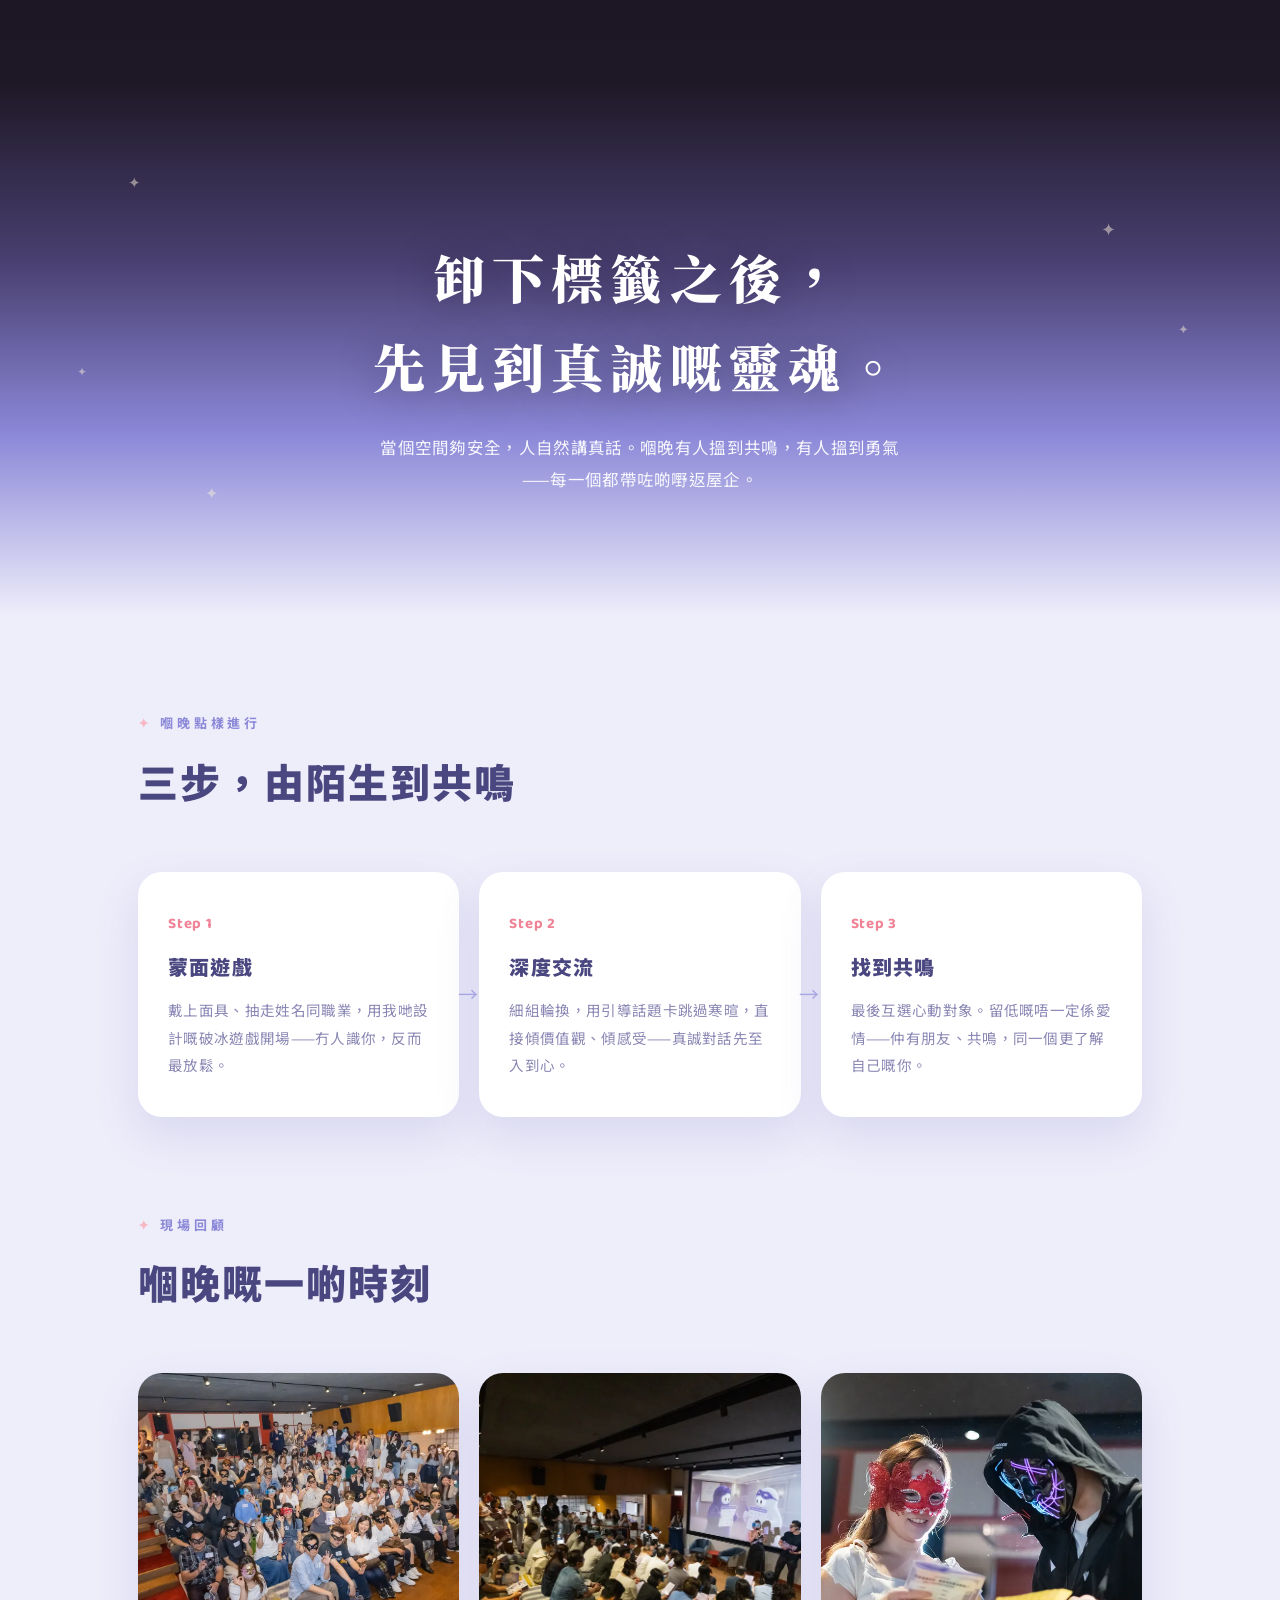
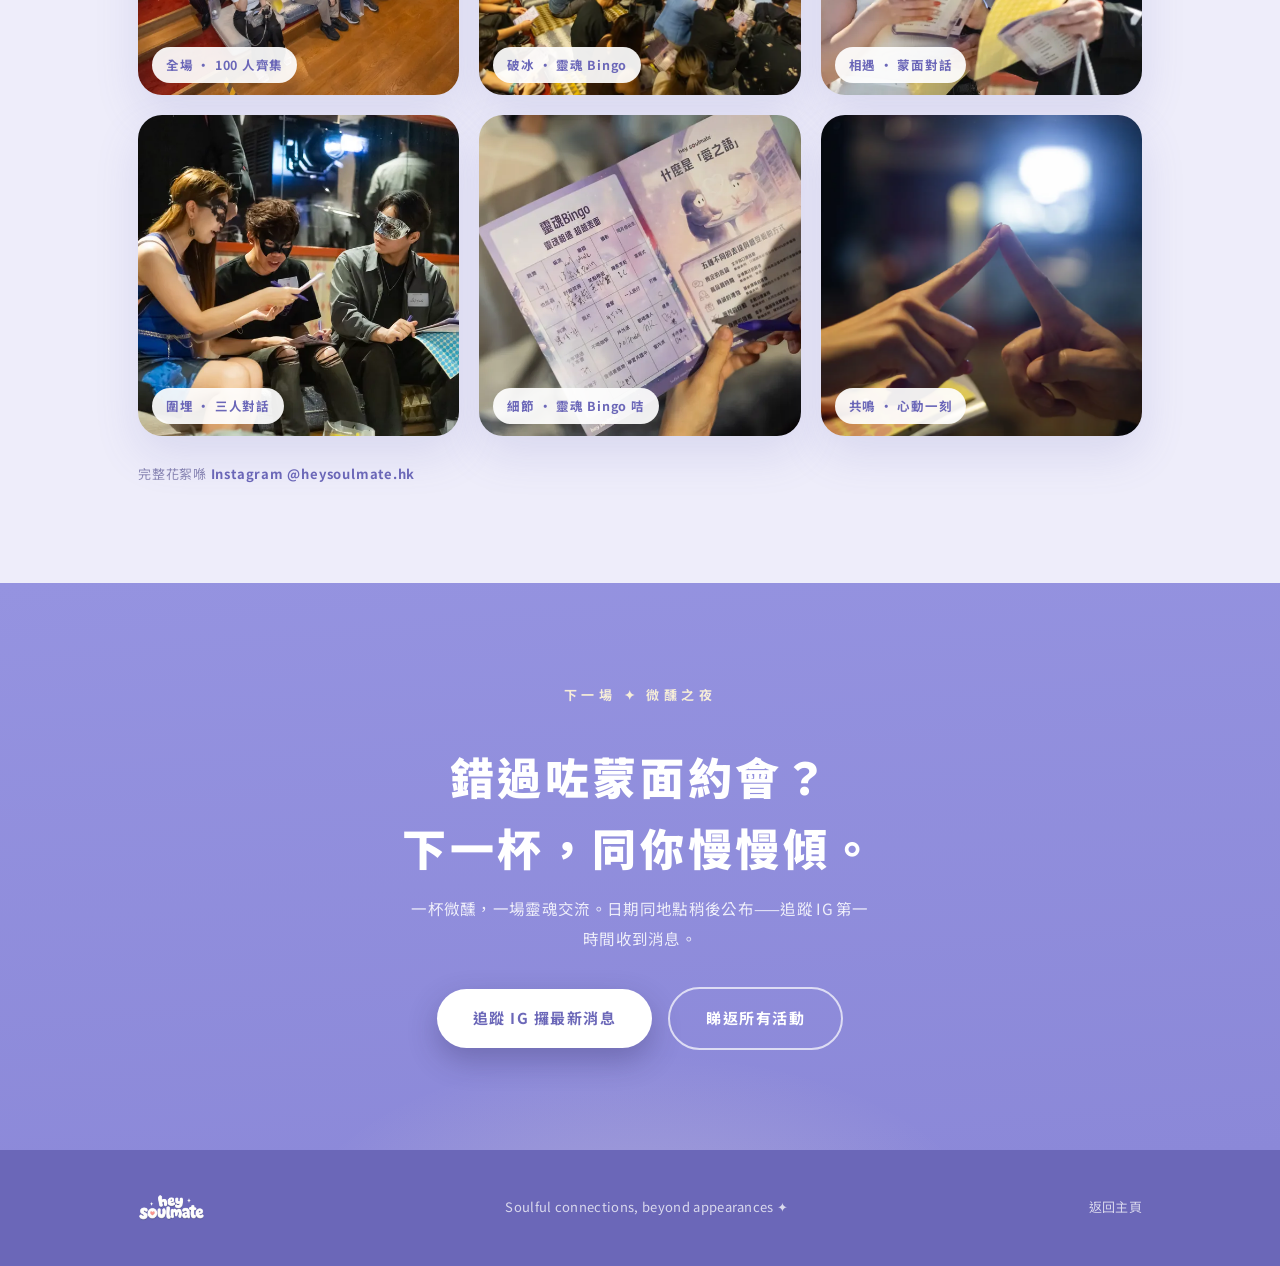
==== commit 747dcd33: "生成獨立品牌 wordmark logo，取代 app-icon 風格嘅方形 badge - 用 gpt-image-2 生成兩個透明背景版本：粉紫字（淺色底用）＋白字（深色底用） - Nav / H" ====
--- a/events/masked-dating.html
+++ b/events/masked-dating.html
@@ -145,9 +145,8 @@
 /* footer */
 footer{background:var(--peri-dark);color:rgba(255,255,255,.75);padding:44px 0;font-size:13px}
 .foot{display:flex;justify-content:space-between;align-items:center;gap:20px;flex-wrap:wrap}
-.foot .brand{display:flex;align-items:center;gap:12px}
-.foot .brand img{width:40px;height:40px;border-radius:10px}
-.foot .brand b{font-family:var(--latin);font-weight:700;font-size:18px;color:#fff}
+.foot .brand{display:flex;align-items:center}
+.foot .brand img{height:28px;width:auto}
 .foot a:hover{color:#fff;text-decoration:underline}
 </style>
 </head>
@@ -271,7 +270,7 @@
 
 <footer>
   <div class="wrap foot">
-    <div class="brand"><img src="../assets/logo-clean.webp" alt="hey soulmate logo" loading="lazy" decoding="async"><b>hey soulmate</b></div>
+    <div class="brand"><img src="../assets/logo-wordmark-white.webp" alt="hey soulmate" loading="lazy" decoding="async"></div>
     <p>Soulful connections, beyond appearances ✦</p>
     <a href="../index.html">返回主頁</a>
   </div>
